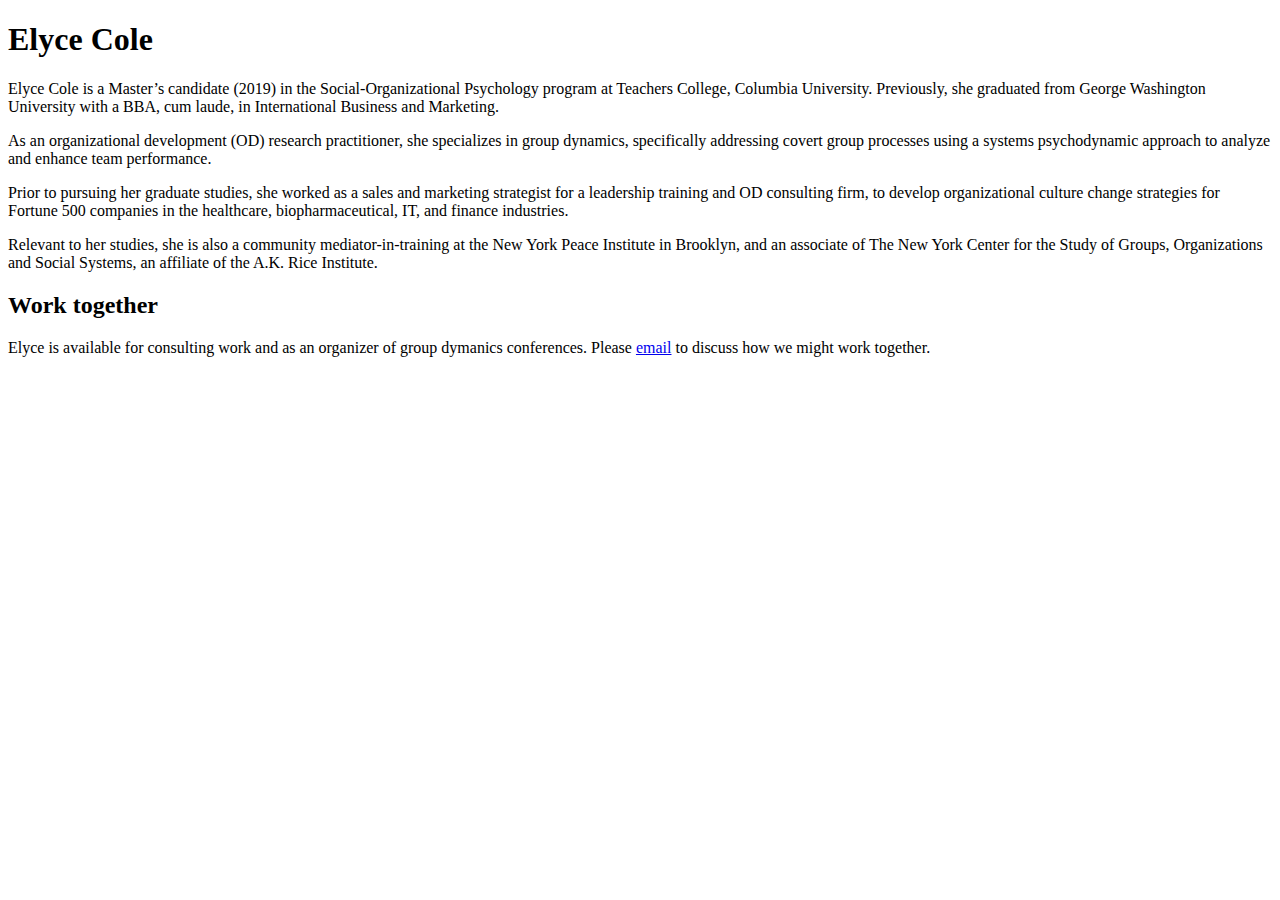
==== index.html @ 181e3546 "Site updated to 7c90968" ====
<!doctype html>
<html>
<head>
  <!-- Google Analytics
  –––––––––––––––––––––––––––––––––––––––––––––––––– -->

  <!-- Basic Page Needs
  –––––––––––––––––––––––––––––––––––––––––––––––––– -->
  <meta charset="utf-8">
  <!-- Use the title from a page's frontmatter if it has one -->
  <title>Elyce Cole</title>
  <meta name="description" content="Elyce Cole is an expert in organizational dynamics and a graduate of Columbia University.">
  <meta name="author" content="Elyce Cole">

  <!-- Browser/Mobile Specific Metas
  –––––––––––––––––––––––––––––––––––––––––––––––––– -->
  <meta http-equiv="x-ua-compatible" content="ie=edge">
  <meta name="viewport" content="width=device-width, initial-scale=1">

  <!-- Open Graph Metas
  –––––––––––––––––––––––––––––––––––––––––––––––––– -->
  <meta property="og:url"                content="http://www.elycecole.com" />
  <meta property="og:type"               content="article" />
  <meta property="og:title"              content="Elyce Cole" />
  <meta property="og:description"        content="I am an expert in organizational dynamics and a graduate of Columbia University" />
  <meta property="og:image"              content="https://elycecole.com/images/elycecole.jpg" />

  <!-- CSS
  –––––––––––––––––––––––––––––––––––––––––––––––––– -->
  <link href="stylesheets/site.css" rel="stylesheet" />

  <!-- FONT
  –––––––––––––––––––––––––––––––––––––––––––––––––– -->
  
  <!-- JS
  –––––––––––––––––––––––––––––––––––––––––––––––––– -->
  <!-- <script src="javascripts/site.js"></script> -->

  <!-- Favicon
  –––––––––––––––––––––––––––––––––––––––––––––––––– -->
  <link rel="icon" type="image/png" href="images/favicon.png">

</head>
<body>
    <div class="feature">
        
    </div>

    <div class="half">
        <div class="contents">
            <h1>Elyce Cole</h1>
            
            <p class="intro">Elyce Cole is a Master’s candidate (2019) in the Social-Organizational Psychology program at Teachers College, Columbia University.  Previously, she graduated from George Washington University with a BBA, cum laude, in International Business and Marketing. </p>

            <p>As an organizational development (OD) research practitioner, she specializes in group dynamics, specifically addressing covert group processes using a systems psychodynamic approach to analyze and enhance team performance. </p>

            <p>Prior to pursuing her graduate studies, she worked as a sales and marketing strategist for a leadership training and OD consulting firm, to develop organizational culture change strategies for Fortune 500 companies in the healthcare, biopharmaceutical, IT, and finance industries.</p>

            <p>Relevant to her studies, she is also a community mediator-in-training at the New York Peace Institute in Brooklyn, and  an associate of The New York Center for the Study of Groups, Organizations and Social Systems, an affiliate of the A.K. Rice Institute. </p>
            
            <h2>Work together</h2>
            <p>Elyce is available for consulting work and as an organizer of group dymanics conferences. Please <a href="elyce.cole@gmail.com">email</a> to discuss how we might work together.</p>

        </div>
    </div>
</body>
</html>
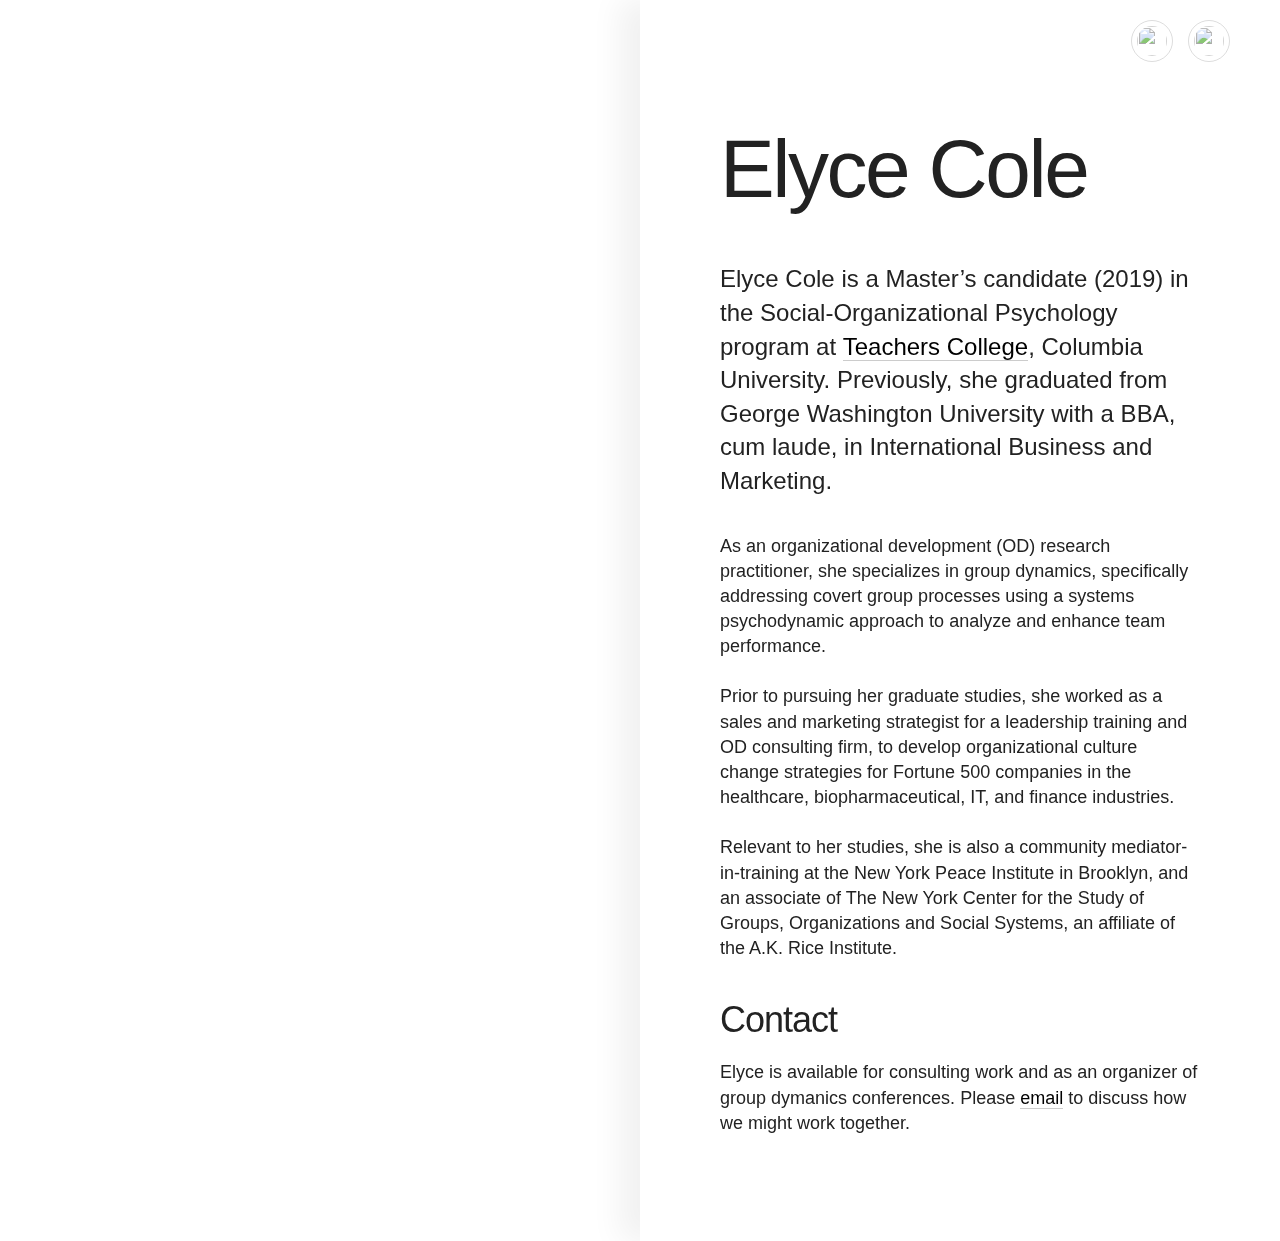
==== commit b6c538b6: "Site updated to 856a7c9" ====
--- a/index.html
+++ b/index.html
@@ -9,7 +9,7 @@
   <meta charset="utf-8">
   <!-- Use the title from a page's frontmatter if it has one -->
   <title>Elyce Cole</title>
-  <meta name="description" content="Elyce Cole is an expert in organizational dynamics and a graduate of Columbia University.">
+  <meta name="description" content="Elyce Cole is a Master’s candidate (2019) in the Social-Organizational Psychology program at Teachers College, Columbia University. Previously, she graduated from George Washington University with a BBA, cum laude, in International Business and Marketing.">
   <meta name="author" content="Elyce Cole">
 
   <!-- Browser/Mobile Specific Metas
@@ -22,7 +22,7 @@
   <meta property="og:url"                content="http://www.elycecole.com" />
   <meta property="og:type"               content="article" />
   <meta property="og:title"              content="Elyce Cole" />
-  <meta property="og:description"        content="I am an expert in organizational dynamics and a graduate of Columbia University" />
+  <meta property="og:description"        content="Elyce Cole is a Master’s candidate (2019) in the Social-Organizational Psychology program at Teachers College, Columbia University. Previously, she graduated from George Washington University with a BBA, cum laude, in International Business and Marketing." />
   <meta property="og:image"              content="https://elycecole.com/images/elycecole.jpg" />
 
   <!-- CSS
@@ -50,17 +50,18 @@
         <div class="contents">
             <h1>Elyce Cole</h1>
             
-            <p class="intro">Elyce Cole is a Master’s candidate (2019) in the Social-Organizational Psychology program at Teachers College, Columbia University.  Previously, she graduated from George Washington University with a BBA, cum laude, in International Business and Marketing. </p>
+            <p class="intro">Elyce Cole is a Master’s candidate (2019) in the Social-Organizational Psychology program at <a href="https://www.tc.columbia.edu/">Teachers College</a>, Columbia University.  Previously, she graduated from George Washington University with a BBA, cum laude, in International Business and Marketing. </p>
 
-            <p>As an organizational development (OD) research practitioner, she specializes in group dynamics, specifically addressing covert group processes using a systems psychodynamic approach to analyze and enhance team performance. </p>
+            <p>As an organizational development (OD) research practitioner, she specializes in group dynamics, specifically addressing covert group processes using a systems psychodynamic approach to analyze and enhance team performance.</p>
 
             <p>Prior to pursuing her graduate studies, she worked as a sales and marketing strategist for a leadership training and OD consulting firm, to develop organizational culture change strategies for Fortune 500 companies in the healthcare, biopharmaceutical, IT, and finance industries.</p>
 
-            <p>Relevant to her studies, she is also a community mediator-in-training at the New York Peace Institute in Brooklyn, and  an associate of The New York Center for the Study of Groups, Organizations and Social Systems, an affiliate of the A.K. Rice Institute. </p>
+            <p>Relevant to her studies, she is also a community mediator-in-training at the New York Peace Institute in Brooklyn, and an associate of The New York Center for the Study of Groups, Organizations and Social Systems, an affiliate of the A.K. Rice Institute. </p>
             
-            <h2>Work together</h2>
+            <h2>Contact</h2>
             <p>Elyce is available for consulting work and as an organizer of group dymanics conferences. Please <a href="elyce.cole@gmail.com">email</a> to discuss how we might work together.</p>
-
+            
+            <footer><a href="mailto:elycecole@gmail.com"><img src="images/email.png"></a> <a href="https://www.linkedin.com/in/elyce-cole-1380903a/"><img src="images/linkedin.png"></a></footer>
         </div>
     </div>
 </body>
--- a/stylesheets/site.css
+++ b/stylesheets/site.css
@@ -0,0 +1,1014 @@
+@charset "UTF-8";
+/*! normalize.css v3.0.2 | MIT License | git.io/normalize */
+/**
+ * 1. Set default font family to sans-serif.
+ * 2. Prevent iOS text size adjust after orientation change, without disabling
+ *    user zoom.
+ */
+html {
+  font-family: sans-serif;
+  /* 1 */
+  -ms-text-size-adjust: 100%;
+  /* 2 */
+  -webkit-text-size-adjust: 100%;
+  /* 2 */ }
+
+/**
+ * Remove default margin.
+ */
+body {
+  margin: 0; }
+
+/* HTML5 display definitions
+   ========================================================================== */
+/**
+ * Correct `block` display not defined for any HTML5 element in IE 8/9.
+ * Correct `block` display not defined for `details` or `summary` in IE 10/11
+ * and Firefox.
+ * Correct `block` display not defined for `main` in IE 11.
+ */
+article,
+aside,
+details,
+figcaption,
+figure,
+footer,
+header,
+hgroup,
+main,
+menu,
+nav,
+section,
+summary {
+  display: block; }
+
+/**
+ * 1. Correct `inline-block` display not defined in IE 8/9.
+ * 2. Normalize vertical alignment of `progress` in Chrome, Firefox, and Opera.
+ */
+audio,
+canvas,
+progress,
+video {
+  display: inline-block;
+  /* 1 */
+  vertical-align: baseline;
+  /* 2 */ }
+
+/**
+ * Prevent modern browsers from displaying `audio` without controls.
+ * Remove excess height in iOS 5 devices.
+ */
+audio:not([controls]) {
+  display: none;
+  height: 0; }
+
+/**
+ * Address `[hidden]` styling not present in IE 8/9/10.
+ * Hide the `template` element in IE 8/9/11, Safari, and Firefox < 22.
+ */
+[hidden],
+template {
+  display: none; }
+
+/* Links
+   ========================================================================== */
+/**
+ * Remove the gray background color from active links in IE 10.
+ */
+a {
+  background-color: transparent; }
+
+/**
+ * Improve readability when focused and also mouse hovered in all browsers.
+ */
+a:active,
+a:hover {
+  outline: 0; }
+
+/* Text-level semantics
+   ========================================================================== */
+/**
+ * Address styling not present in IE 8/9/10/11, Safari, and Chrome.
+ */
+abbr[title] {
+  border-bottom: 1px dotted; }
+
+/**
+ * Address style set to `bolder` in Firefox 4+, Safari, and Chrome.
+ */
+b,
+strong {
+  font-weight: bold; }
+
+/**
+ * Address styling not present in Safari and Chrome.
+ */
+dfn {
+  font-style: italic; }
+
+/**
+ * Address variable `h1` font-size and margin within `section` and `article`
+ * contexts in Firefox 4+, Safari, and Chrome.
+ */
+h1 {
+  font-size: 2em;
+  margin: 0.67em 0; }
+
+/**
+ * Address styling not present in IE 8/9.
+ */
+mark {
+  background: #ff0;
+  color: #000; }
+
+/**
+ * Address inconsistent and variable font size in all browsers.
+ */
+small {
+  font-size: 80%; }
+
+/**
+ * Prevent `sub` and `sup` affecting `line-height` in all browsers.
+ */
+sub,
+sup {
+  font-size: 75%;
+  line-height: 0;
+  position: relative;
+  vertical-align: baseline; }
+
+sup {
+  top: -0.5em; }
+
+sub {
+  bottom: -0.25em; }
+
+/* Embedded content
+   ========================================================================== */
+/**
+ * Remove border when inside `a` element in IE 8/9/10.
+ */
+img {
+  border: 0; }
+
+/**
+ * Correct overflow not hidden in IE 9/10/11.
+ */
+svg:not(:root) {
+  overflow: hidden; }
+
+/* Grouping content
+   ========================================================================== */
+/**
+ * Address margin not present in IE 8/9 and Safari.
+ */
+figure {
+  margin: 1em 40px; }
+
+/**
+ * Address differences between Firefox and other browsers.
+ */
+hr {
+  -webkit-box-sizing: content-box;
+          box-sizing: content-box;
+  height: 0; }
+
+/**
+ * Contain overflow in all browsers.
+ */
+pre {
+  overflow: auto; }
+
+/**
+ * Address odd `em`-unit font size rendering in all browsers.
+ */
+code,
+kbd,
+pre,
+samp {
+  font-family: monospace, monospace;
+  font-size: 1em; }
+
+/* Forms
+   ========================================================================== */
+/**
+ * Known limitation: by default, Chrome and Safari on OS X allow very limited
+ * styling of `select`, unless a `border` property is set.
+ */
+/**
+ * 1. Correct color not being inherited.
+ *    Known issue: affects color of disabled elements.
+ * 2. Correct font properties not being inherited.
+ * 3. Address margins set differently in Firefox 4+, Safari, and Chrome.
+ */
+button,
+input,
+optgroup,
+select,
+textarea {
+  color: inherit;
+  /* 1 */
+  font: inherit;
+  /* 2 */
+  margin: 0;
+  /* 3 */ }
+
+/**
+ * Address `overflow` set to `hidden` in IE 8/9/10/11.
+ */
+button {
+  overflow: visible; }
+
+/**
+ * Address inconsistent `text-transform` inheritance for `button` and `select`.
+ * All other form control elements do not inherit `text-transform` values.
+ * Correct `button` style inheritance in Firefox, IE 8/9/10/11, and Opera.
+ * Correct `select` style inheritance in Firefox.
+ */
+button,
+select {
+  text-transform: none; }
+
+/**
+ * 1. Avoid the WebKit bug in Android 4.0.* where (2) destroys native `audio`
+ *    and `video` controls.
+ * 2. Correct inability to style clickable `input` types in iOS.
+ * 3. Improve usability and consistency of cursor style between image-type
+ *    `input` and others.
+ */
+button,
+html input[type="button"],
+input[type="reset"],
+input[type="submit"] {
+  -webkit-appearance: button;
+  /* 2 */
+  cursor: pointer;
+  /* 3 */ }
+
+/**
+ * Re-set default cursor for disabled elements.
+ */
+button[disabled],
+html input[disabled] {
+  cursor: default; }
+
+/**
+ * Remove inner padding and border in Firefox 4+.
+ */
+button::-moz-focus-inner,
+input::-moz-focus-inner {
+  border: 0;
+  padding: 0; }
+
+/**
+ * Address Firefox 4+ setting `line-height` on `input` using `!important` in
+ * the UA stylesheet.
+ */
+input {
+  line-height: normal; }
+
+/**
+ * It's recommended that you don't attempt to style these elements.
+ * Firefox's implementation doesn't respect box-sizing, padding, or width.
+ *
+ * 1. Address box sizing set to `content-box` in IE 8/9/10.
+ * 2. Remove excess padding in IE 8/9/10.
+ */
+input[type="checkbox"],
+input[type="radio"] {
+  -webkit-box-sizing: border-box;
+          box-sizing: border-box;
+  /* 1 */
+  padding: 0;
+  /* 2 */ }
+
+/**
+ * Fix the cursor style for Chrome's increment/decrement buttons. For certain
+ * `font-size` values of the `input`, it causes the cursor style of the
+ * decrement button to change from `default` to `text`.
+ */
+input[type="number"]::-webkit-inner-spin-button,
+input[type="number"]::-webkit-outer-spin-button {
+  height: auto; }
+
+/**
+ * 1. Address `appearance` set to `searchfield` in Safari and Chrome.
+ * 2. Address `box-sizing` set to `border-box` in Safari and Chrome
+ *    (include `-moz` to future-proof).
+ */
+input[type="search"] {
+  -webkit-appearance: textfield;
+  /* 1 */
+  -webkit-box-sizing: content-box;
+  /* 2 */
+  box-sizing: content-box; }
+
+/**
+ * Remove inner padding and search cancel button in Safari and Chrome on OS X.
+ * Safari (but not Chrome) clips the cancel button when the search input has
+ * padding (and `textfield` appearance).
+ */
+input[type="search"]::-webkit-search-cancel-button,
+input[type="search"]::-webkit-search-decoration {
+  -webkit-appearance: none; }
+
+/**
+ * Define consistent border, margin, and padding.
+ */
+fieldset {
+  border: 1px solid #c0c0c0;
+  margin: 0 2px;
+  padding: 0.35em 0.625em 0.75em; }
+
+/**
+ * 1. Correct `color` not being inherited in IE 8/9/10/11.
+ * 2. Remove padding so people aren't caught out if they zero out fieldsets.
+ */
+legend {
+  border: 0;
+  /* 1 */
+  padding: 0;
+  /* 2 */ }
+
+/**
+ * Remove default vertical scrollbar in IE 8/9/10/11.
+ */
+textarea {
+  overflow: auto; }
+
+/**
+ * Don't inherit the `font-weight` (applied by a rule above).
+ * NOTE: the default cannot safely be changed in Chrome and Safari on OS X.
+ */
+optgroup {
+  font-weight: bold; }
+
+/* Tables
+   ========================================================================== */
+/**
+ * Remove most spacing between table cells.
+ */
+table {
+  border-collapse: collapse;
+  border-spacing: 0; }
+
+td,
+th {
+  padding: 0; }
+
+/*
+* Skeleton V2.0.4
+* Copyright 2014, Dave Gamache
+* www.getskeleton.com
+* Free to use under the MIT license.
+* http://www.opensource.org/licenses/mit-license.php
+* 12/29/2014
+*/
+/* Table of contents
+––––––––––––––––––––––––––––––––––––––––––––––––––
+- Grid
+- Base Styles
+- Typography
+- Links
+- Buttons
+- Forms
+- Lists
+- Code
+- Tables
+- Spacing
+- Utilities
+- Clearing
+- Media Queries
+*/
+/* Grid
+–––––––––––––––––––––––––––––––––––––––––––––––––– */
+.container {
+  position: relative;
+  width: 100%;
+  max-width: 960px;
+  margin: 0 auto;
+  padding: 0 20px;
+  -webkit-box-sizing: border-box;
+          box-sizing: border-box; }
+
+.column,
+.columns {
+  width: 100%;
+  float: left;
+  -webkit-box-sizing: border-box;
+          box-sizing: border-box; }
+
+/* For devices larger than 400px */
+@media (min-width: 400px) {
+  .container {
+    width: 85%;
+    padding: 0; } }
+/* For devices larger than 550px */
+@media (min-width: 550px) {
+  .container {
+    width: 80%; }
+
+  .column,
+  .columns {
+    margin-left: 4%; }
+
+  .column:first-child,
+  .columns:first-child {
+    margin-left: 0; }
+
+  .one.column,
+  .one.columns {
+    width: 4.66666666667%; }
+
+  .two.columns {
+    width: 13.3333333333%; }
+
+  .three.columns {
+    width: 22%; }
+
+  .four.columns {
+    width: 30.6666666667%; }
+
+  .five.columns {
+    width: 39.3333333333%; }
+
+  .six.columns {
+    width: 48%; }
+
+  .seven.columns {
+    width: 56.6666666667%; }
+
+  .eight.columns {
+    width: 65.3333333333%; }
+
+  .nine.columns {
+    width: 74.0%; }
+
+  .ten.columns {
+    width: 82.6666666667%; }
+
+  .eleven.columns {
+    width: 91.3333333333%; }
+
+  .twelve.columns {
+    width: 100%;
+    margin-left: 0; }
+
+  .one-third.column {
+    width: 30.6666666667%; }
+
+  .two-thirds.column {
+    width: 65.3333333333%; }
+
+  .one-half.column {
+    width: 48%; }
+
+  /* Offsets */
+  .offset-by-one.column,
+  .offset-by-one.columns {
+    margin-left: 8.66666666667%; }
+
+  .offset-by-two.column,
+  .offset-by-two.columns {
+    margin-left: 17.3333333333%; }
+
+  .offset-by-three.column,
+  .offset-by-three.columns {
+    margin-left: 26%; }
+
+  .offset-by-four.column,
+  .offset-by-four.columns {
+    margin-left: 34.6666666667%; }
+
+  .offset-by-five.column,
+  .offset-by-five.columns {
+    margin-left: 43.3333333333%; }
+
+  .offset-by-six.column,
+  .offset-by-six.columns {
+    margin-left: 52%; }
+
+  .offset-by-seven.column,
+  .offset-by-seven.columns {
+    margin-left: 60.6666666667%; }
+
+  .offset-by-eight.column,
+  .offset-by-eight.columns {
+    margin-left: 69.3333333333%; }
+
+  .offset-by-nine.column,
+  .offset-by-nine.columns {
+    margin-left: 78.0%; }
+
+  .offset-by-ten.column,
+  .offset-by-ten.columns {
+    margin-left: 86.6666666667%; }
+
+  .offset-by-eleven.column,
+  .offset-by-eleven.columns {
+    margin-left: 95.3333333333%; }
+
+  .offset-by-one-third.column,
+  .offset-by-one-third.columns {
+    margin-left: 34.6666666667%; }
+
+  .offset-by-two-thirds.column,
+  .offset-by-two-thirds.columns {
+    margin-left: 69.3333333333%; }
+
+  .offset-by-one-half.column,
+  .offset-by-one-half.columns {
+    margin-left: 52%; } }
+/* Base Styles
+–––––––––––––––––––––––––––––––––––––––––––––––––– */
+/* NOTE
+html is set to 62.5% so that all the REM measurements throughout Skeleton
+are based on 10px sizing. So basically 1.5rem = 15px :) */
+html {
+  font-size: 62.5%; }
+
+body {
+  font-size: 1.5em;
+  /* currently ems cause chrome bug misinterpreting rems on body element */
+  line-height: 1.6;
+  font-weight: 200;
+  font-family: "Metropolis", "Helvetica Neue", Helvetica, Arial, sans-serif;
+  color: #222; }
+
+/* Typography
+–––––––––––––––––––––––––––––––––––––––––––––––––– */
+h1, h2, h3, h4, h5, h6 {
+  margin-top: 0;
+  margin-bottom: 2rem;
+  font-weight: 300; }
+
+h1 {
+  font-size: 4.0rem;
+  line-height: 1.2;
+  letter-spacing: -.1rem; }
+
+h2 {
+  font-size: 3.6rem;
+  line-height: 1.25;
+  letter-spacing: -.1rem; }
+
+h3 {
+  font-size: 3.0rem;
+  line-height: 1.3;
+  letter-spacing: -.1rem; }
+
+h4 {
+  font-size: 2.4rem;
+  line-height: 1.35;
+  letter-spacing: -.08rem; }
+
+h5 {
+  font-size: 1.8rem;
+  line-height: 1.5;
+  letter-spacing: -.05rem; }
+
+h6 {
+  font-size: 1.5rem;
+  line-height: 1.6;
+  letter-spacing: 0; }
+
+/* Larger than phablet */
+@media (min-width: 550px) {
+  h1 {
+    font-size: 5.0rem; }
+
+  h2 {
+    font-size: 4.2rem; }
+
+  h3 {
+    font-size: 3.6rem; }
+
+  h4 {
+    font-size: 3.0rem; }
+
+  h5 {
+    font-size: 2.4rem; }
+
+  h6 {
+    font-size: 1.5rem; } }
+p {
+  margin-top: 0; }
+
+/* Links
+–––––––––––––––––––––––––––––––––––––––––––––––––– */
+a {
+  color: #1EAEDB; }
+
+a:hover {
+  color: #0FA0CE; }
+
+/* Buttons
+–––––––––––––––––––––––––––––––––––––––––––––––––– */
+.button,
+button,
+input[type="submit"],
+input[type="reset"],
+input[type="button"] {
+  display: inline-block;
+  height: 38px;
+  padding: 0 30px;
+  color: #555;
+  text-align: center;
+  font-size: 11px;
+  font-weight: 600;
+  line-height: 38px;
+  letter-spacing: .1rem;
+  text-transform: uppercase;
+  text-decoration: none;
+  white-space: nowrap;
+  background-color: transparent;
+  border-radius: 4px;
+  border: 1px solid #bbb;
+  cursor: pointer;
+  -webkit-box-sizing: border-box;
+          box-sizing: border-box; }
+
+.button:hover,
+button:hover,
+input[type="submit"]:hover,
+input[type="reset"]:hover,
+input[type="button"]:hover,
+.button:focus,
+button:focus,
+input[type="submit"]:focus,
+input[type="reset"]:focus,
+input[type="button"]:focus {
+  color: #333;
+  border-color: #888;
+  outline: 0; }
+
+.button.button-primary,
+button.button-primary,
+input[type="submit"].button-primary,
+input[type="reset"].button-primary,
+input[type="button"].button-primary {
+  color: #FFF;
+  background-color: #33C3F0;
+  border-color: #33C3F0; }
+
+.button.button-primary:hover,
+button.button-primary:hover,
+input[type="submit"].button-primary:hover,
+input[type="reset"].button-primary:hover,
+input[type="button"].button-primary:hover,
+.button.button-primary:focus,
+button.button-primary:focus,
+input[type="submit"].button-primary:focus,
+input[type="reset"].button-primary:focus,
+input[type="button"].button-primary:focus {
+  color: #FFF;
+  background-color: #1EAEDB;
+  border-color: #1EAEDB; }
+
+/* Forms
+–––––––––––––––––––––––––––––––––––––––––––––––––– */
+input[type="email"],
+input[type="number"],
+input[type="search"],
+input[type="text"],
+input[type="tel"],
+input[type="url"],
+input[type="password"],
+textarea,
+select {
+  height: 38px;
+  padding: 6px 10px;
+  /* The 6px vertically centers text on FF, ignored by Webkit */
+  background-color: #fff;
+  border: 1px solid #D1D1D1;
+  border-radius: 4px;
+  -webkit-box-shadow: none;
+          box-shadow: none;
+  -webkit-box-sizing: border-box;
+          box-sizing: border-box; }
+
+/* Removes awkward default styles on some inputs for iOS */
+input[type="email"],
+input[type="number"],
+input[type="search"],
+input[type="text"],
+input[type="tel"],
+input[type="url"],
+input[type="password"],
+textarea {
+  -webkit-appearance: none;
+  -moz-appearance: none;
+  appearance: none; }
+
+textarea {
+  min-height: 65px;
+  padding-top: 6px;
+  padding-bottom: 6px; }
+
+input[type="email"]:focus,
+input[type="number"]:focus,
+input[type="search"]:focus,
+input[type="text"]:focus,
+input[type="tel"]:focus,
+input[type="url"]:focus,
+input[type="password"]:focus,
+textarea:focus,
+select:focus {
+  border: 1px solid #33C3F0;
+  outline: 0; }
+
+label,
+legend {
+  display: block;
+  margin-bottom: .5rem;
+  font-weight: 600; }
+
+fieldset {
+  padding: 0;
+  border-width: 0; }
+
+input[type="checkbox"],
+input[type="radio"] {
+  display: inline; }
+
+label > .label-body {
+  display: inline-block;
+  margin-left: .5rem;
+  font-weight: normal; }
+
+/* Lists
+–––––––––––––––––––––––––––––––––––––––––––––––––– */
+ul {
+  list-style: circle; }
+
+li {
+  margin: 0 0 1rem 0;
+  padding: 0 0 0 10px; }
+
+/* Code
+–––––––––––––––––––––––––––––––––––––––––––––––––– */
+code {
+  padding: .2rem .5rem;
+  margin: 0 .2rem;
+  font-size: 90%;
+  white-space: nowrap;
+  background: #F1F1F1;
+  border: 1px solid #E1E1E1;
+  border-radius: 4px; }
+
+pre > code {
+  display: block;
+  padding: 1rem 1.5rem;
+  white-space: pre; }
+
+/* Tables
+–––––––––––––––––––––––––––––––––––––––––––––––––– */
+th,
+td {
+  padding: 12px 15px;
+  text-align: left;
+  border-bottom: 1px solid #E1E1E1; }
+
+th:first-child,
+td:first-child {
+  padding-left: 0; }
+
+th:last-child,
+td:last-child {
+  padding-right: 0; }
+
+/* Spacing
+–––––––––––––––––––––––––––––––––––––––––––––––––– */
+button,
+.button {
+  margin-bottom: 1rem; }
+
+input,
+textarea,
+select,
+fieldset {
+  margin-bottom: 1.5rem; }
+
+pre,
+blockquote,
+dl,
+figure,
+table,
+p,
+ul,
+ol,
+form {
+  margin-bottom: 2.5rem; }
+
+/* Utilities
+–––––––––––––––––––––––––––––––––––––––––––––––––– */
+.u-full-width {
+  width: 100%;
+  -webkit-box-sizing: border-box;
+          box-sizing: border-box; }
+
+.u-max-full-width {
+  max-width: 100%;
+  -webkit-box-sizing: border-box;
+          box-sizing: border-box; }
+
+.u-pull-right {
+  float: right; }
+
+.u-pull-left {
+  float: left; }
+
+/* Misc
+–––––––––––––––––––––––––––––––––––––––––––––––––– */
+hr {
+  margin-top: 3rem;
+  margin-bottom: 3.5rem;
+  border-width: 0;
+  border-top: 1px solid #E1E1E1; }
+
+/* Clearing
+–––––––––––––––––––––––––––––––––––––––––––––––––– */
+/* Self Clearing Goodness */
+.container:after,
+.row:after,
+.u-cf {
+  content: "";
+  display: table;
+  clear: both; }
+
+/* Media Queries
+–––––––––––––––––––––––––––––––––––––––––––––––––– */
+/*
+Note: The best way to structure the use of media queries is to create the queries
+near the relevant code. For example, if you wanted to change the styles for buttons
+on small devices, paste the mobile query code up in the buttons section and style it
+there.
+*/
+/* Larger than mobile */
+/* Larger than phablet (also point when grid becomes active) */
+/* Larger than tablet */
+/* Larger than desktop */
+/* Larger than Desktop HD */
+@font-face {
+  font-family: AbhayaLibre;
+  src: url(fonts/AbhayaLibre-Regular-webfont.woff);
+  font-weight: 100; }
+@font-face {
+  font-family: AbhayaLibre;
+  src: url(fonts/AbhayaLibre-SemiBold-webfont.woff);
+  font-weight: 300; }
+body {
+  font-size: 18px;
+  font-family: AbhayaLibre, Garamond, Georgia, sans-serif; }
+
+p a,
+p a:visited {
+  color: #000;
+  text-decoration: none;
+  font-weight: 200;
+  border-bottom: 1px solid rgba(0, 0, 0, 0.2);
+  -webkit-transition: border-color 0.6s;
+  transition: border-color 0.6s; }
+
+p a:hover,
+p a:active {
+  border-color: rgba(0, 0, 0, 0.7);
+  color: #000; }
+
+h1 {
+  font-size: 48px;
+  letter-spacing: -0.03em; }
+
+h1 a,
+h1 a:visited {
+  color: #000; }
+
+h2 {
+  font-size: 36px;
+  font-weight: 100;
+  margin: 1em 0 0.5em 0; }
+
+h3 {
+  font-size: 16px;
+  margin-bottom: 0.2em;
+  font-weight: 300;
+  margin-top: 2em; }
+
+h4 {
+  font-size: 14px;
+  font-weight: 300;
+  margin: 2em 0 0.5em 0;
+  color: #999; }
+
+p, li {
+  margin-top: 0;
+  line-height: 1.4;
+  font-weight: 100; }
+
+.intro {
+  font-size: 22px;
+  font-weight: 100;
+  line-height: 1.2em;
+  margin-bottom: 1.5em;
+  clear: left; }
+
+.feature {
+  height: 400px;
+  background: url(../images/elycecole.jpg) 50% 50%;
+  background-size: cover; }
+
+.half {
+  position: relative;
+  left: 0; }
+
+.contents {
+  padding: 20px; }
+
+.small {
+  font-size: 12px; }
+
+footer {
+  padding: 20px 0 40px 0; }
+
+footer a img {
+  width: 30px;
+  height: 30px;
+  opacity: 0.7;
+  margin-right: 10px;
+  -webkit-transition: opacity 1s, border-color 1s;
+  transition: opacity 1s, border-color 1s;
+  border: 1px solid rgba(0, 0, 0, 0.2);
+  border-radius: 100px;
+  padding: 5px; }
+
+footer a:hover img {
+  opacity: 1;
+  border-color: #333; }
+
+.features img {
+  width: 90px;
+  height: 90px;
+  margin-right: 5px;
+  -webkit-box-shadow: 0 2px 10px rgba(0, 0, 0, 0.1);
+          box-shadow: 0 2px 10px rgba(0, 0, 0, 0.1);
+  border: 4px solid #fff; }
+
+/* For devices larger than 550px */
+@media (min-width: 880px) {
+  body {
+    font-size: 18px; }
+
+  h1 {
+    font-size: 82px;
+    font-weight: 100;
+    margin-top: 40px; }
+
+  .intro {
+    font-size: 24px;
+    padding-top: 1em;
+    line-height: 1.4; }
+
+  .half {
+    margin-left: 50%;
+    -webkit-box-shadow: -20px 0 30px rgba(0, 0, 0, 0.06);
+            box-shadow: -20px 0 30px rgba(0, 0, 0, 0.06);
+    padding: 40px; }
+
+  .feature {
+    position: fixed;
+    top: 0;
+    left: 0;
+    width: 50%;
+    height: 100%; }
+
+  h3 {
+    font-size: 18px;
+    letter-spacing: -0.03em; }
+
+  nav {
+    padding-top: 80px; }
+
+  nav a.link,
+  nav span {
+    padding: 5px 10px 0 10px; }
+
+  .contents {
+    padding: 40px;
+    max-width: 600px; }
+
+  .languages {
+    top: 10px;
+    right: 10px;
+    border: none;
+    background: none; }
+
+  .features img {
+    width: 150px;
+    height: 150px;
+    margin: 20px 20px 0 0; }
+
+  footer {
+    position: absolute;
+    top: 0;
+    right: 40px; } }
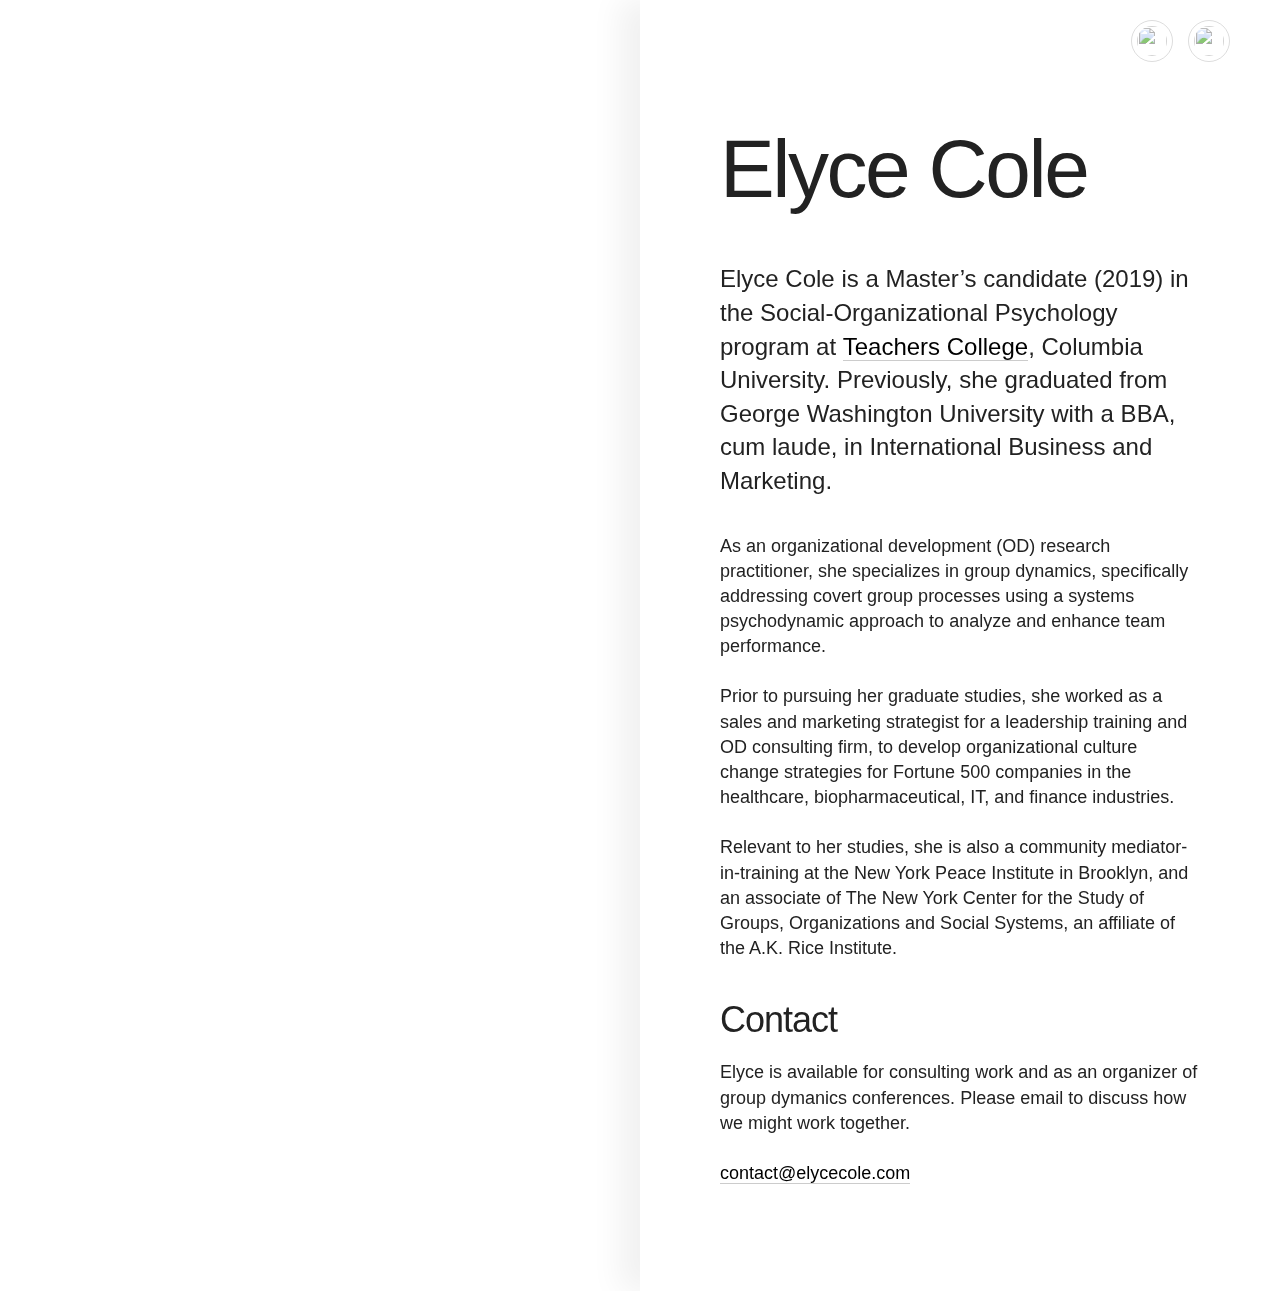
==== commit af6eb913: "Site updated to 52659a5" ====
--- a/index.html
+++ b/index.html
@@ -59,9 +59,11 @@
             <p>Relevant to her studies, she is also a community mediator-in-training at the New York Peace Institute in Brooklyn, and an associate of The New York Center for the Study of Groups, Organizations and Social Systems, an affiliate of the A.K. Rice Institute. </p>
             
             <h2>Contact</h2>
-            <p>Elyce is available for consulting work and as an organizer of group dymanics conferences. Please <a href="elyce.cole@gmail.com">email</a> to discuss how we might work together.</p>
+            <p>Elyce is available for consulting work and as an organizer of group dymanics conferences. Please email to discuss how we might work together.</p>
             
-            <footer><a href="mailto:elycecole@gmail.com"><img src="images/email.png"></a> <a href="https://www.linkedin.com/in/elyce-cole-1380903a/"><img src="images/linkedin.png"></a></footer>
+            <p><a href="contact@elycecole.com">contact@elycecole.com</a></p>
+            
+            <footer><a href="mailto:contact@elycecole.com"><img src="images/email.png"></a> <a href="https://www.linkedin.com/in/elyce-cole-1380903a/"><img src="images/linkedin.png"></a></footer>
         </div>
     </div>
 </body>
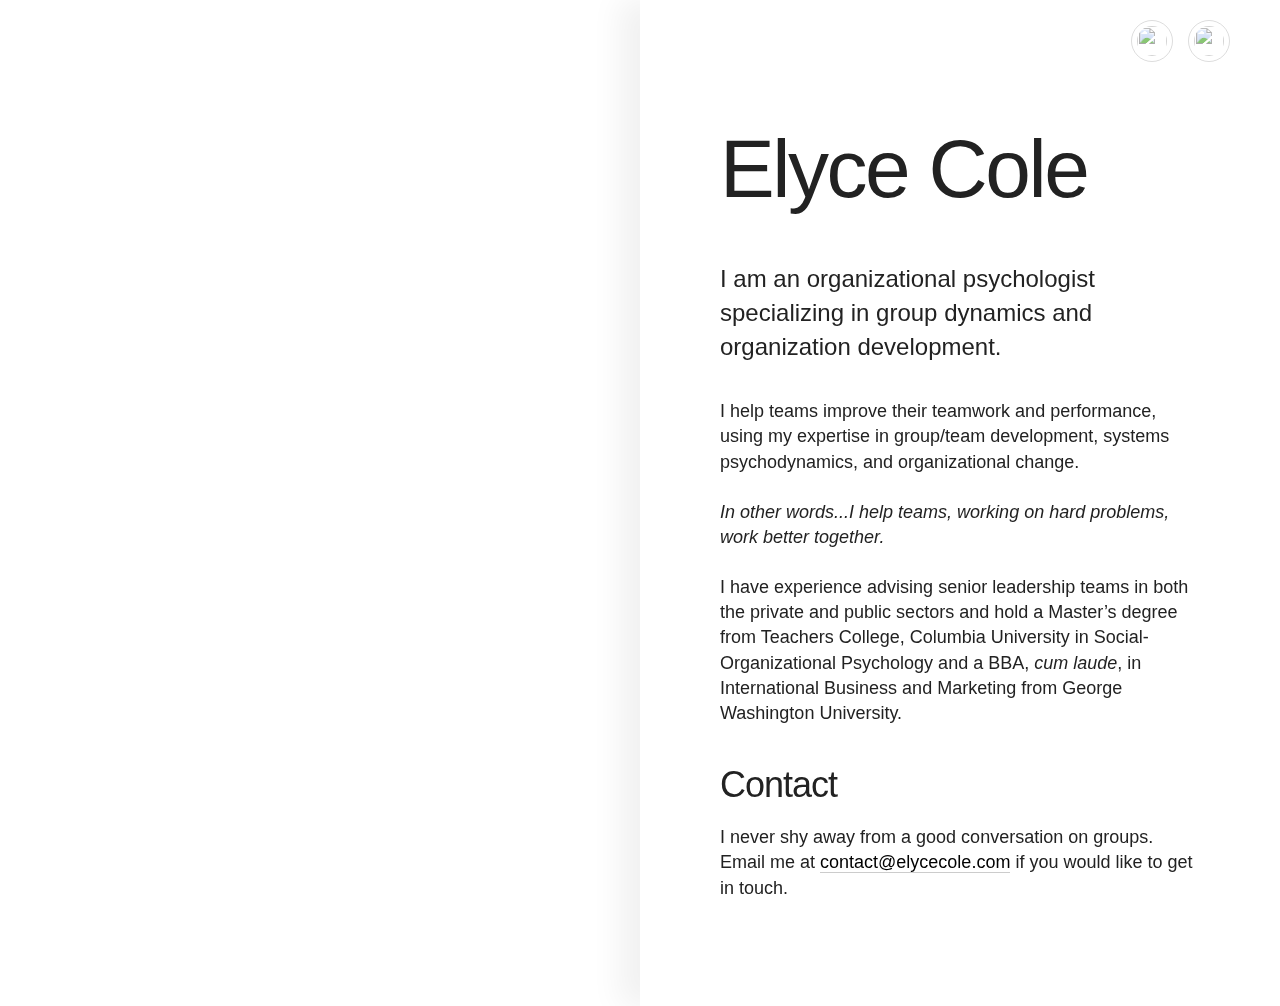
==== commit 41b9a531: "Site updated to 8915651" ====
--- a/index.html
+++ b/index.html
@@ -50,18 +50,16 @@
         <div class="contents">
             <h1>Elyce Cole</h1>
             
-            <p class="intro">Elyce Cole is a Master’s candidate (2019) in the Social-Organizational Psychology program at <a href="https://www.tc.columbia.edu/">Teachers College</a>, Columbia University.  Previously, she graduated from George Washington University with a BBA, cum laude, in International Business and Marketing. </p>
+            <p class="intro">I am an organizational psychologist specializing in group dynamics and organization development.</p>
 
-            <p>As an organizational development (OD) research practitioner, she specializes in group dynamics, specifically addressing covert group processes using a systems psychodynamic approach to analyze and enhance team performance.</p>
+            <p>I help teams improve their teamwork and performance, using my expertise in group/team development, systems psychodynamics, and organizational change.</p>
 
-            <p>Prior to pursuing her graduate studies, she worked as a sales and marketing strategist for a leadership training and OD consulting firm, to develop organizational culture change strategies for Fortune 500 companies in the healthcare, biopharmaceutical, IT, and finance industries.</p>
+            <p><em>In other words...I help teams, working on hard problems, work better together.</em></p>
 
-            <p>Relevant to her studies, she is also a community mediator-in-training at the New York Peace Institute in Brooklyn, and an associate of The New York Center for the Study of Groups, Organizations and Social Systems, an affiliate of the A.K. Rice Institute. </p>
+            <p>I have experience advising senior leadership teams in both the private and public sectors and hold a Master’s degree from Teachers College, Columbia University in Social-Organizational Psychology and a BBA, <em>cum laude</em>, in International Business and Marketing from George Washington University.</p>
             
             <h2>Contact</h2>
-            <p>Elyce is available for consulting work and as an organizer of group dymanics conferences. Please email to discuss how we might work together.</p>
-            
-            <p><a href="contact@elycecole.com">contact@elycecole.com</a></p>
+            <p>I never shy away from a good conversation on groups. Email me at <a href="mailto:contact@elycecole.com">contact@elycecole.com</a> if you would like to get in touch.</p>
             
             <footer><a href="mailto:contact@elycecole.com"><img src="images/email.png"></a> <a href="https://www.linkedin.com/in/elyce-cole-1380903a/"><img src="images/linkedin.png"></a></footer>
         </div>
